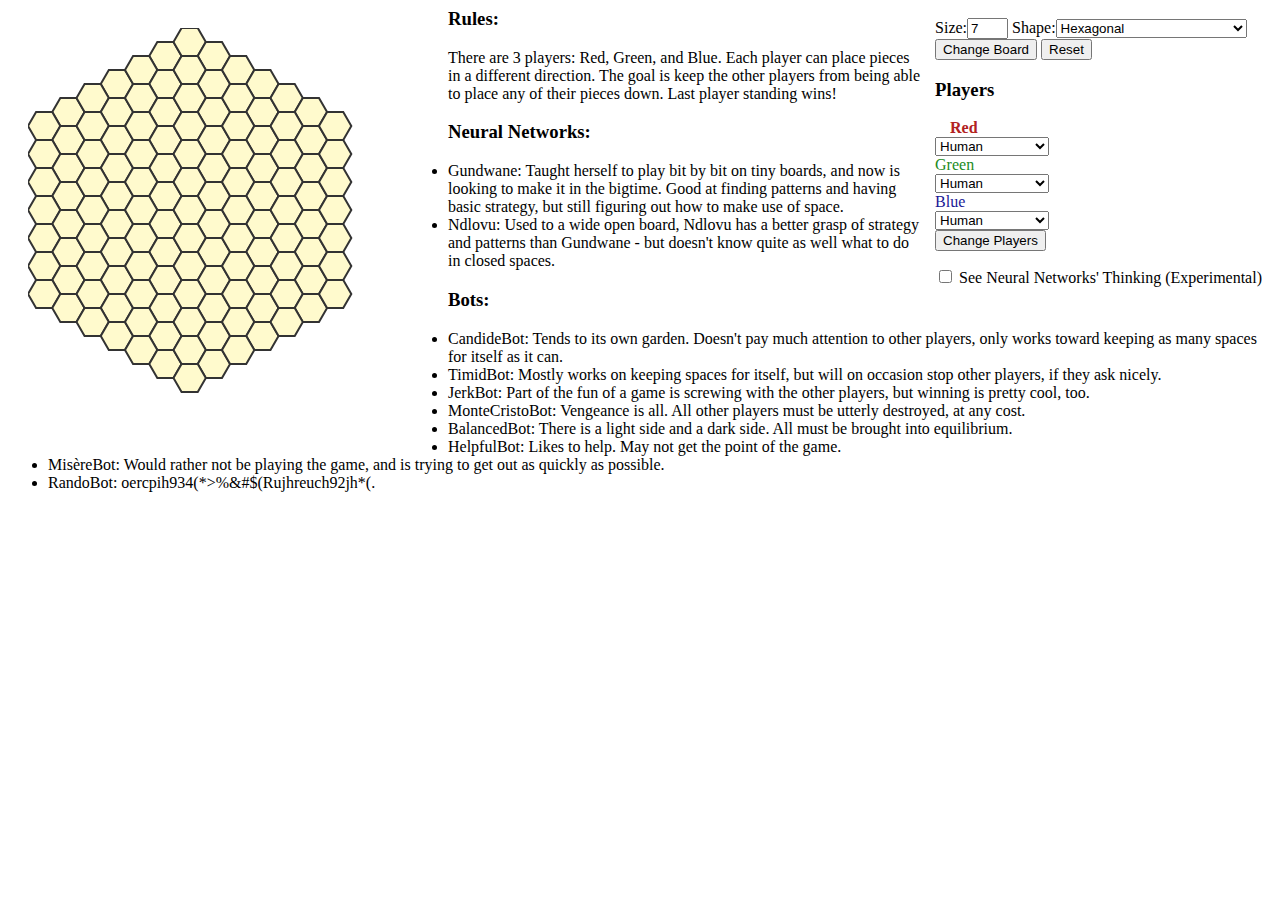
==== index.html @ 4d7dee53 "First commit" ====
<html>
<head>
<meta charset="utf-8">
<title>Hexation</title>

<script type="text/javascript" src="scripts/d3.min.js"></script>
<script type="text/javascript" src="game.js"></script>
<script type="text/javascript" src="brain.js"></script>
<style>

 path {
   stroke-width: 2px;
   stroke: #333;
 }
 
 circle {
   fill: #000;
   pointer-events: none;
 }
 
 .tile-2 { display: none; }
 .tile-1 { fill: rgb(51,51,51); }
 .tile0 { fill: rgb(255,250,205); }
 .tile0-old { fill: rgb(128,125,100); }
 .tile0-tint { fill: rgb(0,0,25); }
 .tile1 { fill: rgb(178,34,34); }
 .red { color: rgb(178,34,34); }
 .tile2 { fill: rgb(34,139,34); }
 .green { color: rgb(34,139,34); }
 .tile3 { fill: rgb(25,25, 150); }
 .blue { color: rgb(25,25, 150); }
 
 .tile4 { fill: rgba(178,34,34,.2) !important; }
 .tile5 { fill: rgba(34,139,34,.2) !important; }
 .tile6 { fill: rgba(25,25, 150,.2) !important; }
 
</style>
</head>
<body>
<div style="float: right; margin: 10px; class='container span2'">
<div>
    <form>
    <div>
    <label>Size:</label><input type="text" id="bdsize" name="bdsize" value="7" maxlength=2 size=2 />
    <label>Shape:</label><select id="bdtype">
<option value="hex" SELECTED>Hexagonal</option>
<option value="tri">Triagonal</option>
<option value="rhom">Rhombus</option>
<option value="makefull">My Own (from Full Board)</option>
<option value="makeempty">My Own (from Empty Board)</option>
<option value="rand">Random</option>
</select>
<br /><input type="button" name="change" id="change" value="Change Board" onClick="changeBoard()" class="btn btn-info" />
<input type="button" name="reset" id="reset" value="Reset" onClick="resetBoard()" class="btn btn-danger" />
<input type="button" name="done" id="donemaking" value="Done Making Board" onClick="madeBoard()" class="btn btn-warning" style="display: none" />
</div>
</form>
</div>
<div>
<form>
<h3>Players</h3>
<span class="red" id="player1" style="display: block">Red</span>
    <span><select id="redplayer">
    <option value="human" SELECTED>Human</option>
    <option value="igundwane">Gundwane</option>
    <option value="indlovu">Ndlovu</option>
    <option value="ibhubesi">Bhubesi</option>
    <option value="candide">CandideBot</option>
    <option value="timid">TimidBot</option>
    <option value="balanced">BalancedBot</option>
    <option value="jerk">JerkBot</option>
    <option value="montecristo">MonteCristoBot</option>
    <option value="helpful">HelpfulBot</option>
    <option value="misere">Mis&egrave;reBot</option>
    <option value="random">RandoBot</option>
    </select></span>
<span class="green" id="player2" style="display: block">Green</span>
    <span><select id="greenplayer">
    <option value="human" SELECTED>Human</option>
    <option value="igundwane">Gundwane</option>
    <option value="indlovu">Ndlovu</option>
    <option value="ibhubesi">Bhubesi</option>
    <option value="candide">CandideBot</option>
    <option value="timid">TimidBot</option>
    <option value="balanced">BalancedBot</option>
    <option value="jerk">JerkBot</option>
    <option value="montecristo">MonteCristoBot</option>
    <option value="helpful">HelpfulBot</option>
    <option value="misere">Mis&egrave;reBot</option>
    <option value="random">RandoBot</option>
    </select></span>
<span class="blue" id="player3" style="display: block">Blue</span>
    <span><select id="blueplayer">
    <option value="human" SELECTED>Human</option>
    <option value="igundwane">Gundwane</option>
    <option value="indlovu">Ndlovu</option>
    <option value="ibhubesi">Bhubesi</option>
    <option value="candide">CandideBot</option>
    <option value="timid">TimidBot</option>
    <option value="balanced">BalancedBot</option>
    <option value="jerk">JerkBot</option>
    <option value="montecristo">MonteCristoBot</option>
    <option value="helpful">HelpfulBot</option>
    <option value="misere">Mis&egrave;reBot</option>
    <option value="random">RandoBot</option>
    </select></span>
    <div style="display: block;"><input type="button" class="btn btn-warning" value="Change Players" onClick="changePlayers()" /></div>
</form>
</div>
<div>
  <input type="checkbox" id="watchThinking" onClick="toggleThought()" /> See Neural Networks' Thinking (Experimental)
</div>
<div>
<span class="red" id="win1" style="display: none"><h3>Red won!</h3></span>
<span class="green" id="win2" style="display: none"><h3>Green won!</h3></span>
<span class="blue" id="win3" style="display: none"><h3>Blue won!</h3></span>
</div>
</div>
<div id="game" class="container span5"></div>
<script type="text/javascript">
var svg = d3.select("#game").append("svg")
    .attr("width", WIDTH)
    .attr("height",HEIGHT)
    .attr("style","margin: 10px; padding: 10px; float: left; ");

var path = svg.append("g").selectAll("path");

var compWeights = [];
compWeights[RED] = {"help": 1, "hurt": 1};
compWeights[GREEN] = {"help": 1, "hurt": 1};
compWeights[BLUE] = {"help": 1, "hurt": 1};

var humanPlayers = [];
humanPlayers[RED] = true;
humanPlayers[GREEN] = true;
humanPlayers[BLUE] = true;

var nnPlayers = [];
nnPlayers[RED] = null;
nnPlayers[GREEN] = null;
nnPlayers[BLUE] = null;

var watchThinking = false;

function toggleThought() {
  watchThinking = !watchThinking;
}

function redraw() {
    path = path
	.data(tiles, hexagon);
    
    path.exit().remove();

    path.enter().append("path")
	.attr("d",hexagon);


  if (brainThinking){
    path.attr("class", function(d,i) {
      if(d.type == 0) {
	return "tile0-tint";
      } else { 
	return "tile" + d.type;
      }
    })
	.transition()
 .attr("opacity", function(d,i) { 
	if(d.tint != null) {
	  //	    console.log(d);
	  return d.tint;
	} else {
	  return 1.0;
	} 
      });
  } else {
    path.attr("class", function(d,i) {
      return "tile" + d.type;
    });
  } 
  
    return true;
}

function hexagon(d) {
    var centre = {"x": d.coord[0], "y": d.coord[1] };
    var start = [centre.x - (SHORTSIDE+SIDE/2), centre.y]
    var path = [[SHORTSIDE,LONGSIDE],
		[SIDE, 0], 
		[SHORTSIDE, -LONGSIDE],
		[-SHORTSIDE, -LONGSIDE],
		[-SIDE, 0], 
		[-SHORTSIDE, LONGSIDE] ];
		
    return "M" + start + "l "+ path.join("l") +" z";
}

function boardNum(rgbpt) {
    return rgbpt[2] + (rgbpt[0] +  Math.floor(rgbpt[2]/2))*NUMHEXES;
}

function boardVal(rgbpt) {
    var num = boardNum(rgbpt);
    if (num < 0 || num > MAXHEXES) {
	return NONBOARD;
    } else {
	return tiles[num].type;
    }
}

function legitCoord(coord) {
	return (coord[2] >= 0 && coord[2] < NUMHEXES && coord[0] >= (0 - Math.floor(coord[2]/2)) && coord[0] < (NUMHEXES - Math.floor(coord[2]/2)));
}

function nextTile(coord,colour) {
    if (!colour) {
	colour = currPlayer;
    }
//    alert(coord);
    var newCoord;
    if (colour == RED) {
	newCoord = [coord[0],coord[1]+1,coord[2]-1];
    } else if (colour == GREEN) {
	newCoord = [coord[0]-1,coord[1],coord[2]+1];
    } else if (colour == BLUE) {
	newCoord = [coord[0]-1,coord[1]+1,coord[2]];
    } 
//    if(newCoord[2] < 0 || newCoord[2] >= NUMHEXES || newCoord[0] < (0 - Math.floor(newCoord[2]/2)) || newCoord[0] >= (NUMHEXES - Math.floor(newCoord[2]/2))) {
//    if(!legitCoord(newCoord)) {
//	newCoord = [-NUMHEXES,0,-NUMHEXES];
//    }
    return newCoord;
}

function checkValue(coord, colour, val) {
    if(legitCoord(coord) && boardVal(coord) == val) {
//    if(boardVal(coord) == val) {
	var next = nextTile(coord, colour);
	return (legitCoord(next) && boardVal(next) == val);
    } else {
	return false;
    }
}

function checkOpen(coord, colour) {
    if(!colour) { colour = currPlayer; }
    return checkValue(coord, colour, EMPTY);
}

function checkPossible(coord,colour) {
    if(!colour) { colour = currPlayer; }
    return checkValue(coord,colour, (colour + POSSIBLESHIFT));
}

function shadeTiles(coord) {
    clearShaded();
    if (checkOpen(coord, currPlayer)) {
	var pos1 = boardNum(coord);
	var pos2 = boardNum(nextTile(coord));
	tiles[pos1].type = currPlayer + POSSIBLESHIFT;
	tiles[pos2].type = currPlayer + POSSIBLESHIFT;
	shadedTiles.push(pos1);
	shadedTiles.push(pos2);
    } 
    redraw();
}

function toggleSpot(rgbpt) {
    if(boardVal(rgbpt) == EMPTY) { tiles[boardNum(rgbpt)].type = NONBOARD; } else { tiles[boardNum(rgbpt)].type = EMPTY; }
    redraw();
}

function alterBoard() {
    svg.on("mousemove",null)
	.on("mousedown",function() { toggleSpot(pointToCoord(d3.mouse(this)));  });
}

function playBoard() {
     svg.on("mousemove", function() { shadeTiles(pointToCoord(d3.mouse(this)));})
	.on("mousedown", function() { humanPlacePiece(pointToCoord(d3.mouse(this))); });
    if(tiles) { checkVictor(); }
}

function changePlayers() {
    var type = [];
  nnPlayers = [null, null, null];
    type[RED] = redplayer.value;
    type[GREEN] = greenplayer.value;
    type[BLUE] = blueplayer.value;
    for(i = RED; i <= BLUE; i++) {
	if(type[i] == "human") {
	    humanPlayers[i] = true;
	    compWeights[i] = {"help": 1, "hurt": 1};
	} else {
	    humanPlayers[i] = false;
	    if(type[i] == "candide") {
		compWeights[i] = {"help": 5 + Math.random()*0.1, "hurt": Math.random()*0.1};
	    } else if(type[i] == "jerk") {
		compWeights[i] = {"help": 1 + Math.random()*0.1, "hurt": 2 + Math.random()*0.1};
	    } else if(type[i] == "timid") {
		compWeights[i] = {"help": 2 + Math.random()*0.1, "hurt": 1 + Math.random()*0.1};
	    } else if(type[i] == "montecristo") {
		compWeights[i] = {"help": Math.random()*0.1, "hurt": 5 + Math.random()*0.1};
	    } else if(type[i] == "helpful") {
		compWeights[i] = {"help": 0, "hurt": -1 + Math.random()*0.1};
	    } else if(type[i] == "misere") {
		compWeights[i] = {"help": -2 + Math.random()*0.1, "hurt": -1 + Math.random()*0.1};
	    } else if(type[i] == "random") {
		compWeights[i] = {"help": 0, "hurt": 0};
	    } else if(type[i] == "igundwane") {
                nnPlayers[i] = new Brain(4, igundwane);		      
	    } else if(type[i] == "ibhubesi") {
                nnPlayers[i] = new Brain(4, ibhubesi2);
	    } else if(type[i] == "indlovu") {
                nnPlayers[i] = new Brain(4, indlovu, true);
	    } else {
//		compWeights[i] = {"help": Math.random(), "hurt": Math.random()};
		compWeights[i] = {"help": 0, "hurt": 0};
	    }
	}
    }
    setTimeout(computerPlayer(),1);
}


function changeBoard() {
    clearShaded();
    tiles = [];
    var size = Number(bdsize.value);
    var type = bdtype.value;
/*    if((size > 10 || (type == "hex" && size > 5) || (type == "rhom" && size > 8))
       && !confirm("That board will take a while for computer players to play.  Continue?")) {
	return;
    }*/
    if(type == "hex") {
        hexagonBoard(size);
    } else if (type == "tri") {
	triangleBoard(size);
    } else if (type == "rhom") {
	rhombusBoard(size);
    } else if (type == "makefull") {
	makeBoard(size,EMPTY);
    } else if (type == "makeempty") {
	makeBoard(size,NONBOARD);
    } else {
	randomBoard(size);
    }
    resetPlayers();
    redraw();
}

function boardState() {
//    clearShaded();
    var num = 0;
    var playerVals = {"red": 0, "green": 0, "blue": 0}
    for(var i = 0; i < NUMHEXES; i++) {
	for(var j = -Math.floor(i / 2); j < NUMHEXES - Math.floor(i / 2); j++) {
	    var midval = -(j+i)
//	    if(checkOpen([j, -(j+i), i], RED)) { playerVals.red++; }
//	    if(checkOpen([j, -(j+i), i], GREEN)) { playerVals.green++; }
//	    if(checkOpen([j, -(j+i), i], BLUE)) { playerVals.blue++; }
	    if(boardVal([j,midval, i]) == EMPTY) {
		if(boardVal([j,midval+1,i-1]) == EMPTY) { playerVals.red++; }
		if(boardVal([j-1,midval,i+1]) == EMPTY) { playerVals.green++; }
		if(boardVal([j-1,midval+1,i]) == EMPTY) { playerVals.blue++; }
	    }
	}
    }
    return playerVals;
}

function processVals(values, colour) {
    var val = 0;
    if(colour == RED) { 
	val += compWeights[colour].help*values.red;
	val -= compWeights[colour].hurt*values.green;
	val -= compWeights[colour].hurt*values.blue;
    } else if(colour == GREEN) { 
	val -= compWeights[colour].hurt*values.red;
	val += compWeights[colour].help*values.green;
	val -= compWeights[colour].hurt*values.blue;
    } else if(colour == BLUE) { 
	val -= compWeights[colour].hurt*values.red;
	val -= compWeights[colour].hurt*values.green;
	val += compWeights[colour].help*values.blue;
    }

    return val;
}

function maxVal(valCoords, colour) {
    if(humanPlayers[colour] || (compWeights[colour].help == 0 && compWeights[colour].hurt == 0) ) { return probMaxVal(valCoords, colour); } 
    else { return straightMaxVal(valCoords, colour); }

//    if(compWeights[colour].help == 0 && compWeights[colour].hurt == 0) { return probMaxVal(valCoords, colour); } 
//    else { return straightMaxVal(valCoords, colour); }p
}

function straightMaxVal(valCoords, colour) {
    var max = processVals(valCoords[0].state, colour);
    var state = valCoords[0].state;
    var coord = valCoords[0].coord;
    for(var i = 0; i < valCoords.length; i++) {
	var val = processVals(valCoords[i].state,colour);
		if(val > max || (val == max && Math.random() > (1/NUMHEXES))) {
		    max = val;
		    state = valCoords[i].state;
		    coord = valCoords[i].coord;
		}
    }
    return {"state": state, "coord": coord};
}

function probMaxVal(valCoords, colour) {
    var val = processVals(valCoords[0].state, colour);
    var state = valCoords[0].state;
    var coord = valCoords[0].coord;
    var vals = [];
    vals.push([val,state,coord]);
    var max = 0;
    for(var i = 0; i < valCoords.length; i++) {
	val = processVals(valCoords[i].state,colour);
	state = valCoords[i].state;
	coord = valCoords[i].coord;
	vals.push([val, state, coord]);
	if(val > max) { max = val; }
    }
    var total = 0;
    for(var i = 0; i < vals.length; i++) {
	total += (max - vals[i][0]);
    }
    val = Math.random() * total;
    var i = vals.length - 1;
    var curr = total;
    while (curr > val && i >= 0) {
	curr -= (max - vals[i][0]);
	i--;
    }
    if (i >= vals.length) { i = vals.length - 1; } else if(i < 0) { i = 0; }
    return {"state": vals[i][1], "coord": vals[i][2]};
}
    
function miniMax() {
    var players = []
    players[0] = currPlayer;
    players[1] = (currPlayer) % 3 + 1;
    players[2] = (currPlayer + 1) % 3 + 1;
							       
    if(activePlayers[players[0]] || activePlayers[players[1]] || activePlayers[players[2]]) {
	do {
	    if(!activePlayers[players[1]]) {
		players[1] = players[2];
		players[2] = players[0];
	    }
	    
	    if(!activePlayers[players[2]]) {
		players[2] = players[0];
	    }
	} while(!activePlayers[players[0]] || !activePlayers[players[1]] || !activePlayers[players[2]]);
    } else {
	return [0,0,0];
    }

    var boardVals = [];
    /* Go through first player's positions */
    boardVals[0] = [];
    for(var ifirst = 0; ifirst < NUMHEXES; ifirst++) {
	for(var jfirst = -Math.floor(ifirst / 2); jfirst < NUMHEXES - Math.floor(ifirst / 2); jfirst++) {
	    
	    var coordfirst = [jfirst, -(jfirst+ifirst), ifirst];
	    if(checkOpen(coordfirst, currPlayer)) { 
		var place = boardNum(coordfirst);
		placePiece(coordfirst, currPlayer);
		var state = boardState(currPlayer);
		var gradient = minusStates(state, prevmoves[currPlayer][place]);
//		var gradient2 = minusStates(prevmoves[0][place],prevmoves[1][place]);
//		var gradient3 = minusStates(prevmoves[1][place],prevmoves[2][place]);
//		var curve = minusStates(gradient, gradient2);
//		var curve2 = minusStates(gradient2, gradient3);
//		var inflect = minusStates(curve, curve2);
		boardVals[0].push({"state": tangent(state, gradient), "coord": coordfirst});
//		boardVals[0].push({"state": taylorthird(state, gradient, curve, inflect), "coord": coordfirst});
		removePiece(coordfirst, currPlayer);
//		prevmoves[2][place] = prevmoves[1][place];
//		prevmoves[1][place] = prevmoves[0][place];
		prevmoves[currPlayer][place] = state;
	    }
	}
    }
    if(boardVals[0].length > 0) {
	return maxVal(boardVals[0],players[0]).coord;
    } else {
	alert("No moves!");
	return [0,0,0];
    }
}

function tangent(x,y,z) {
    return {"red": x.red + y.red,
	    "green": x.green + y.green,
	    "blue": x.blue + y.blue}
}

function taylorthird(x,y,z,w) {
    if(currPlayer == RED) {
/*	return {"red": x.red,
		"green": x.green + y.green + z.green/2 + w.green / 6,
		"blue": x.blue + 2*y.blue + 2*z.blue/2 + 4*w.blue / 3}*/

	return x;
    } else if (currPlayer == GREEN) {
/*	return {"red": x.red + 2*y.red + 2*z.red + 4*w.red/3,
		"green": x.green,
		"blue": x.blue + y.blue + z.blue/2 + w.blue/6}*/
/*	return {"red": (7*x.red + 3*y.red + 6*z.red - 10*w.red) / 6,
		"green": (7*x.green + 3*y.green + 6*z.green - 10*w.green) / 6,
		"blue": (7*x.blue + 3*y.blue + 6*z.blue - 10*w.blue) / 6}*/
	return {"red": (5*x.red - 2*y.red - z.red) / 2,
		"green": (5*x.green - 2*y.green - z.green) / 2,
		"blue": (5*x.blue - 2*y.blue - z.blue) / 2}
    } else {
/*	return {"red": x.red + y.red + z.red/2 + w.red/6,
		"green": x.green + 2*y.green + 2*z.green + 4*w.green/3,
		"blue": x.blue} */

	return x;
    }
}

function taylor(x,y,z) {
    return {"red": x.red + y.red + z.red/2,
	    "green": x.green + y.green + z.green/2,
	    "blue": x.blue + y.blue + z.blue/2}
}

function halveState(x) {
    return {"red": x.red / 2, "green": x.green / 2, "blue": x.blue / 2}
}

function addStates(x, y) {
    return {"red": x.red + y.red, "green": x.green + y.green, "blue": x.blue + y.blue}
}

function minusStates(x, y) {
    return {"red": x.red - y.red, "green": x.green - y.green, "blue": x.blue - y.blue}
}

function findRandom() {
    var moves = [];
    for(var i = 0; i < NUMHEXES; i++) {
	for(var j = -Math.floor(i / 2); j < NUMHEXES - Math.floor(i / 2); j++) {
	    var coord = [j, -(j+i), i];
	    if(checkOpen(coord, currPlayer)) {
		moves.push(coord);
	    }
	}
    } 
    var rand = Math.floor(Math.random()*moves.length);
    return moves[rand];
}

resetPlayers();
playBoard();
hexagonBoard(7);
resetBoard();
checkVictor();
redraw();
setTimeout(computerPlayer(), 1);

</script>
<div class="container span5">
  <h3>Rules:</h3>
  <p>There are 3 players: Red, Green, and Blue.  Each player can place pieces in a different direction.  The goal is keep the other players from being able to place any of their pieces down.  Last player standing wins!</p>
  <h3>Neural Networks:</h3>
  <ul>
    <li>Gundwane: Taught herself to play bit by bit on tiny boards, and now is looking to make it in the bigtime. Good at finding patterns and having basic strategy, but still figuring out how to make use of space.</li>
    <li>Ndlovu: Used to a wide open board, Ndlovu has a better grasp of strategy and patterns than Gundwane - but doesn't know quite as well what to do in closed spaces.</li>
  </ul>
    <h3>Bots:</h3>
    <ul>
    <li>CandideBot: Tends to its own garden.  Doesn't pay much attention to other players, only works toward keeping as many spaces for itself as it can.</li>
    <li>TimidBot: Mostly works on keeping spaces for itself, but will on occasion stop other players, if they ask nicely.</li>
    <li>JerkBot: Part of the fun of a game is screwing with the other players, but winning is pretty cool, too.</li>
    <li>MonteCristoBot: Vengeance is all.  All other players must be utterly destroyed, at any cost.</li>
    <li>BalancedBot: There is a light side and a dark side.  All must be brought into equilibrium.</li>
<li>HelpfulBot: Likes to help.  May not get the point of the game.</li>
    <li>Mis&egrave;reBot: Would rather not be playing the game, and is trying to get out as quickly as possible.</li>
    <li>RandoBot: oercpih934(*>%&#$(Rujhreuch92jh*(.</li>
    </ul>
</div>
</body>
</html>
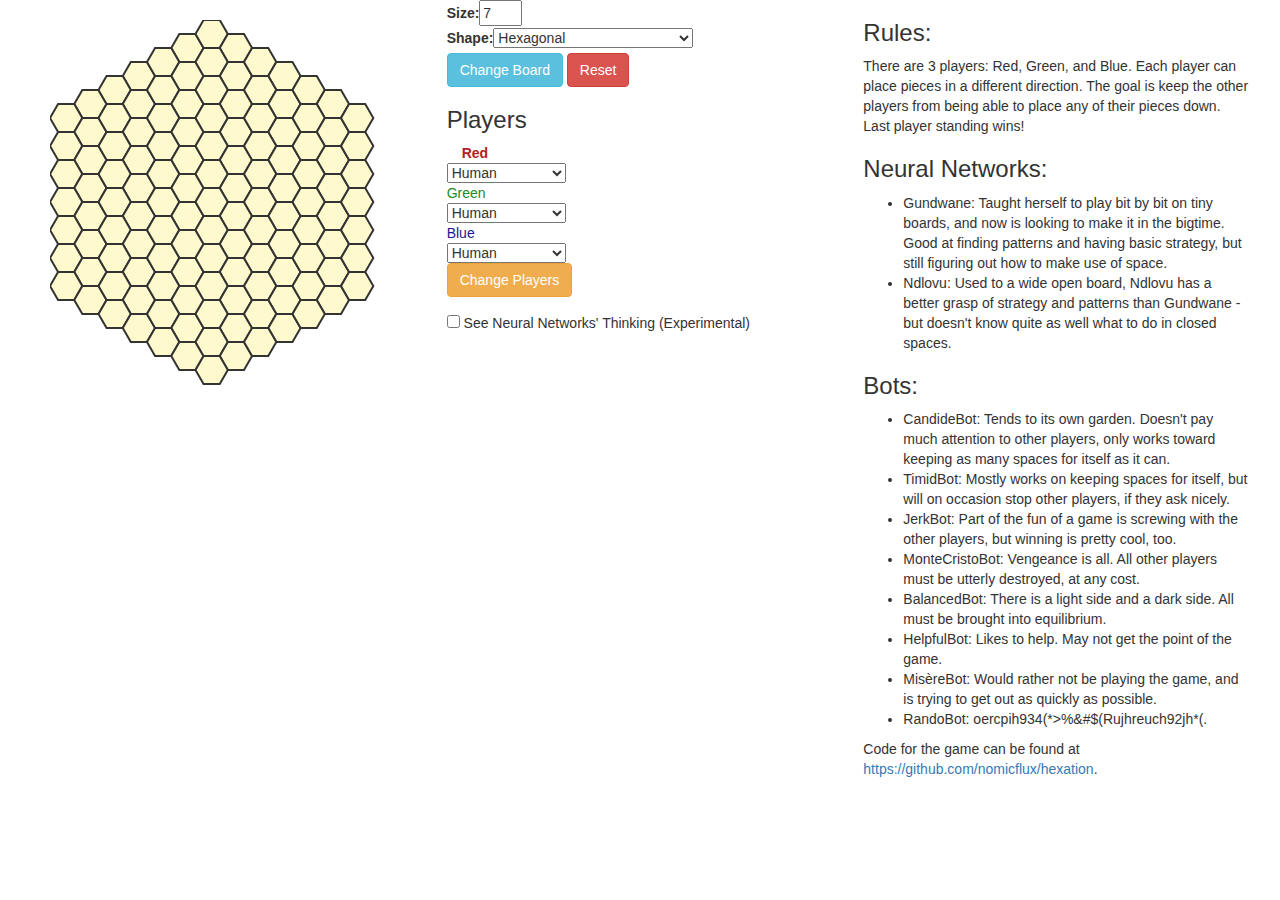
==== commit 5d10ea85: "index.html" ====
--- a/index.html
+++ b/index.html
@@ -1,593 +1,90 @@
+<html>
+  <head>
+    <meta charset="utf-8">
+    <title>Hexation</title>
+    <link rel="stylesheet" type="text/css" href="https://maxcdn.bootstrapcdn.com/bootstrap/3.3.5/css/bootstrap.min.css" />
+    <link rel="stylesheet" type="text/css" href="css/hexation.css" />
+  </head>
+  <body>
+    <div class="container-fluid row-fluid">
+      <div id="game" class="col-md-4 col-xs-12"></div>
 
-<html>
-<head>
-<meta charset="utf-8">
-<title>Hexation</title>
-
-<script type="text/javascript" src="scripts/d3.min.js"></script>
-<script type="text/javascript" src="game.js"></script>
-<script type="text/javascript" src="brain.js"></script>
-<style>
-
- path {
-   stroke-width: 2px;
-   stroke: #333;
- }
- 
- circle {
-   fill: #000;
-   pointer-events: none;
- }
- 
- .tile-2 { display: none; }
- .tile-1 { fill: rgb(51,51,51); }
- .tile0 { fill: rgb(255,250,205); }
- .tile0-old { fill: rgb(128,125,100); }
- .tile0-tint { fill: rgb(0,0,25); }
- .tile1 { fill: rgb(178,34,34); }
- .red { color: rgb(178,34,34); }
- .tile2 { fill: rgb(34,139,34); }
- .green { color: rgb(34,139,34); }
- .tile3 { fill: rgb(25,25, 150); }
- .blue { color: rgb(25,25, 150); }
- 
- .tile4 { fill: rgba(178,34,34,.2) !important; }
- .tile5 { fill: rgba(34,139,34,.2) !important; }
- .tile6 { fill: rgba(25,25, 150,.2) !important; }
- 
-</style>
-</head>
-<body>
-<div style="float: right; margin: 10px; class='container span2'">
-<div>
-    <form>
-    <div>
-    <label>Size:</label><input type="text" id="bdsize" name="bdsize" value="7" maxlength=2 size=2 />
-    <label>Shape:</label><select id="bdtype">
-<option value="hex" SELECTED>Hexagonal</option>
-<option value="tri">Triagonal</option>
-<option value="rhom">Rhombus</option>
-<option value="makefull">My Own (from Full Board)</option>
-<option value="makeempty">My Own (from Empty Board)</option>
-<option value="rand">Random</option>
-</select>
-<br /><input type="button" name="change" id="change" value="Change Board" onClick="changeBoard()" class="btn btn-info" />
-<input type="button" name="reset" id="reset" value="Reset" onClick="resetBoard()" class="btn btn-danger" />
-<input type="button" name="done" id="donemaking" value="Done Making Board" onClick="madeBoard()" class="btn btn-warning" style="display: none" />
-</div>
-</form>
-</div>
-<div>
-<form>
-<h3>Players</h3>
-<span class="red" id="player1" style="display: block">Red</span>
-    <span><select id="redplayer">
-    <option value="human" SELECTED>Human</option>
-    <option value="igundwane">Gundwane</option>
-    <option value="indlovu">Ndlovu</option>
-    <option value="ibhubesi">Bhubesi</option>
-    <option value="candide">CandideBot</option>
-    <option value="timid">TimidBot</option>
-    <option value="balanced">BalancedBot</option>
-    <option value="jerk">JerkBot</option>
-    <option value="montecristo">MonteCristoBot</option>
-    <option value="helpful">HelpfulBot</option>
-    <option value="misere">Mis&egrave;reBot</option>
-    <option value="random">RandoBot</option>
-    </select></span>
-<span class="green" id="player2" style="display: block">Green</span>
-    <span><select id="greenplayer">
-    <option value="human" SELECTED>Human</option>
-    <option value="igundwane">Gundwane</option>
-    <option value="indlovu">Ndlovu</option>
-    <option value="ibhubesi">Bhubesi</option>
-    <option value="candide">CandideBot</option>
-    <option value="timid">TimidBot</option>
-    <option value="balanced">BalancedBot</option>
-    <option value="jerk">JerkBot</option>
-    <option value="montecristo">MonteCristoBot</option>
-    <option value="helpful">HelpfulBot</option>
-    <option value="misere">Mis&egrave;reBot</option>
-    <option value="random">RandoBot</option>
-    </select></span>
-<span class="blue" id="player3" style="display: block">Blue</span>
-    <span><select id="blueplayer">
-    <option value="human" SELECTED>Human</option>
-    <option value="igundwane">Gundwane</option>
-    <option value="indlovu">Ndlovu</option>
-    <option value="ibhubesi">Bhubesi</option>
-    <option value="candide">CandideBot</option>
-    <option value="timid">TimidBot</option>
-    <option value="balanced">BalancedBot</option>
-    <option value="jerk">JerkBot</option>
-    <option value="montecristo">MonteCristoBot</option>
-    <option value="helpful">HelpfulBot</option>
-    <option value="misere">Mis&egrave;reBot</option>
-    <option value="random">RandoBot</option>
-    </select></span>
-    <div style="display: block;"><input type="button" class="btn btn-warning" value="Change Players" onClick="changePlayers()" /></div>
-</form>
-</div>
-<div>
-  <input type="checkbox" id="watchThinking" onClick="toggleThought()" /> See Neural Networks' Thinking (Experimental)
-</div>
-<div>
-<span class="red" id="win1" style="display: none"><h3>Red won!</h3></span>
-<span class="green" id="win2" style="display: none"><h3>Green won!</h3></span>
-<span class="blue" id="win3" style="display: none"><h3>Blue won!</h3></span>
-</div>
-</div>
-<div id="game" class="container span5"></div>
-<script type="text/javascript">
-var svg = d3.select("#game").append("svg")
-    .attr("width", WIDTH)
-    .attr("height",HEIGHT)
-    .attr("style","margin: 10px; padding: 10px; float: left; ");
-
-var path = svg.append("g").selectAll("path");
-
-var compWeights = [];
-compWeights[RED] = {"help": 1, "hurt": 1};
-compWeights[GREEN] = {"help": 1, "hurt": 1};
-compWeights[BLUE] = {"help": 1, "hurt": 1};
-
-var humanPlayers = [];
-humanPlayers[RED] = true;
-humanPlayers[GREEN] = true;
-humanPlayers[BLUE] = true;
-
-var nnPlayers = [];
-nnPlayers[RED] = null;
-nnPlayers[GREEN] = null;
-nnPlayers[BLUE] = null;
-
-var watchThinking = false;
-
-function toggleThought() {
-  watchThinking = !watchThinking;
-}
-
-function redraw() {
-    path = path
-	.data(tiles, hexagon);
-    
-    path.exit().remove();
-
-    path.enter().append("path")
-	.attr("d",hexagon);
+      <div class="col-md-4 col-xs-12">
+        <div>
+          <form>
+            <div>
+              <label>Size:</label><input type="text" id="bdsize" name="bdsize" value="7" maxlength=2 size=2 /><br />
+              <label>Shape:</label><select id="bdtype">
+                <option value="hex" SELECTED>Hexagonal</option>
+                <option value="tri">Triagonal</option>
+                <option value="rhom">Rhombus</option>
+                <option value="makefull">My Own (from Full Board)</option>
+                <option value="makeempty">My Own (from Empty Board)</option>
+                <option value="rand">Random</option>
+              </select>
+              <br /><input type="button" name="change" id="change" value="Change Board" class="btn btn-info" />
+              <input type="button" name="reset" id="reset" value="Reset" class="btn btn-danger" />
+              <input type="button" name="done" id="donemaking" value="Done Making Board" class="btn btn-warning" style="display: none" />
+            </div>
+          </form>
+        </div>
+        <div>
+          <form>
+            <h3>Players</h3>
+            <span class="red playertype" id="player1">Red</span>
+            <span><select id="redplayer" class="playertype-select"></select></span>
+            <span class="green playertype" id="player2">Green</span>
+            <span><select id="greenplayer" class="playertype-select"></select></span>
+            <span class="blue playertype" id="player3">Blue</span>
+            <span><select id="blueplayer" class="playertype-select"></select></span>
+            <div style="playertype">
+              <input type="button" class="btn btn-warning" id="changePlayers" value="Change Players" />
+            </div>
+          </form>
+        </div>
+        <div>
+          <input type="checkbox" id="watchThinking" /> See Neural Networks' Thinking (Experimental)
+        </div>
+        <div>
+          <span class="red playerwin" id="win1"><h3>Red won!</h3></span>
+          <span class="green playerwin" id="win2"><h3>Green won!</h3></span>
+          <span class="blue playerwin" id="win3"><h3>Blue won!</h3></span>
+        </div>
+      </div>
+      <div class="col-md-4 col-xs-12">
+        <h3>Rules:</h3>
+        <p>There are 3 players: Red, Green, and Blue.  Each player can place pieces in a different direction.  The goal is keep the other players from being able to place any of their pieces down.  Last player standing wins!</p>
+        <h3>Neural Networks:</h3>
+        <ul>
+          <li>Gundwane: Taught herself to play bit by bit on tiny boards, and now is looking to make it in the bigtime. Good at finding patterns and having basic strategy, but still figuring out how to make use of space.</li>
+          <li>Ndlovu: Used to a wide open board, Ndlovu has a better grasp of strategy and patterns than Gundwane - but doesn't know quite as well what to do in closed spaces.</li>
+        </ul>
+        <h3>Bots:</h3>
+        <ul>
+          <li>CandideBot: Tends to its own garden.  Doesn't pay much attention to other players, only works toward keeping as many spaces for itself as it can.</li>
+          <li>TimidBot: Mostly works on keeping spaces for itself, but will on occasion stop other players, if they ask nicely.</li>
+          <li>JerkBot: Part of the fun of a game is screwing with the other players, but winning is pretty cool, too.</li>
+          <li>MonteCristoBot: Vengeance is all.  All other players must be utterly destroyed, at any cost.</li>
+          <li>BalancedBot: There is a light side and a dark side.  All must be brought into equilibrium.</li>
+          <li>HelpfulBot: Likes to help.  May not get the point of the game.</li>
+          <li>Mis&egrave;reBot: Would rather not be playing the game, and is trying to get out as quickly as possible.</li>
+          <li>RandoBot: oercpih934(*>%&#$(Rujhreuch92jh*(.</li>
+        </ul>
+        <div>
+          <span>
+            Code for the game can be found at <a href="https://github.com/nomicflux/hexation" target="_blank">https://github.com/nomicflux/hexation</a>.
+          </span>
+        </div>
+      </div>
 
 
-  if (brainThinking){
-    path.attr("class", function(d,i) {
-      if(d.type == 0) {
-	return "tile0-tint";
-      } else { 
-	return "tile" + d.type;
-      }
-    })
-	.transition()
- .attr("opacity", function(d,i) { 
-	if(d.tint != null) {
-	  //	    console.log(d);
-	  return d.tint;
-	} else {
-	  return 1.0;
-	} 
-      });
-  } else {
-    path.attr("class", function(d,i) {
-      return "tile" + d.type;
-    });
-  } 
-  
-    return true;
-}
-
-function hexagon(d) {
-    var centre = {"x": d.coord[0], "y": d.coord[1] };
-    var start = [centre.x - (SHORTSIDE+SIDE/2), centre.y]
-    var path = [[SHORTSIDE,LONGSIDE],
-		[SIDE, 0], 
-		[SHORTSIDE, -LONGSIDE],
-		[-SHORTSIDE, -LONGSIDE],
-		[-SIDE, 0], 
-		[-SHORTSIDE, LONGSIDE] ];
-		
-    return "M" + start + "l "+ path.join("l") +" z";
-}
-
-function boardNum(rgbpt) {
-    return rgbpt[2] + (rgbpt[0] +  Math.floor(rgbpt[2]/2))*NUMHEXES;
-}
-
-function boardVal(rgbpt) {
-    var num = boardNum(rgbpt);
-    if (num < 0 || num > MAXHEXES) {
-	return NONBOARD;
-    } else {
-	return tiles[num].type;
-    }
-}
-
-function legitCoord(coord) {
-	return (coord[2] >= 0 && coord[2] < NUMHEXES && coord[0] >= (0 - Math.floor(coord[2]/2)) && coord[0] < (NUMHEXES - Math.floor(coord[2]/2)));
-}
-
-function nextTile(coord,colour) {
-    if (!colour) {
-	colour = currPlayer;
-    }
-//    alert(coord);
-    var newCoord;
-    if (colour == RED) {
-	newCoord = [coord[0],coord[1]+1,coord[2]-1];
-    } else if (colour == GREEN) {
-	newCoord = [coord[0]-1,coord[1],coord[2]+1];
-    } else if (colour == BLUE) {
-	newCoord = [coord[0]-1,coord[1]+1,coord[2]];
-    } 
-//    if(newCoord[2] < 0 || newCoord[2] >= NUMHEXES || newCoord[0] < (0 - Math.floor(newCoord[2]/2)) || newCoord[0] >= (NUMHEXES - Math.floor(newCoord[2]/2))) {
-//    if(!legitCoord(newCoord)) {
-//	newCoord = [-NUMHEXES,0,-NUMHEXES];
-//    }
-    return newCoord;
-}
-
-function checkValue(coord, colour, val) {
-    if(legitCoord(coord) && boardVal(coord) == val) {
-//    if(boardVal(coord) == val) {
-	var next = nextTile(coord, colour);
-	return (legitCoord(next) && boardVal(next) == val);
-    } else {
-	return false;
-    }
-}
-
-function checkOpen(coord, colour) {
-    if(!colour) { colour = currPlayer; }
-    return checkValue(coord, colour, EMPTY);
-}
-
-function checkPossible(coord,colour) {
-    if(!colour) { colour = currPlayer; }
-    return checkValue(coord,colour, (colour + POSSIBLESHIFT));
-}
-
-function shadeTiles(coord) {
-    clearShaded();
-    if (checkOpen(coord, currPlayer)) {
-	var pos1 = boardNum(coord);
-	var pos2 = boardNum(nextTile(coord));
-	tiles[pos1].type = currPlayer + POSSIBLESHIFT;
-	tiles[pos2].type = currPlayer + POSSIBLESHIFT;
-	shadedTiles.push(pos1);
-	shadedTiles.push(pos2);
-    } 
-    redraw();
-}
-
-function toggleSpot(rgbpt) {
-    if(boardVal(rgbpt) == EMPTY) { tiles[boardNum(rgbpt)].type = NONBOARD; } else { tiles[boardNum(rgbpt)].type = EMPTY; }
-    redraw();
-}
-
-function alterBoard() {
-    svg.on("mousemove",null)
-	.on("mousedown",function() { toggleSpot(pointToCoord(d3.mouse(this)));  });
-}
-
-function playBoard() {
-     svg.on("mousemove", function() { shadeTiles(pointToCoord(d3.mouse(this)));})
-	.on("mousedown", function() { humanPlacePiece(pointToCoord(d3.mouse(this))); });
-    if(tiles) { checkVictor(); }
-}
-
-function changePlayers() {
-    var type = [];
-  nnPlayers = [null, null, null];
-    type[RED] = redplayer.value;
-    type[GREEN] = greenplayer.value;
-    type[BLUE] = blueplayer.value;
-    for(i = RED; i <= BLUE; i++) {
-	if(type[i] == "human") {
-	    humanPlayers[i] = true;
-	    compWeights[i] = {"help": 1, "hurt": 1};
-	} else {
-	    humanPlayers[i] = false;
-	    if(type[i] == "candide") {
-		compWeights[i] = {"help": 5 + Math.random()*0.1, "hurt": Math.random()*0.1};
-	    } else if(type[i] == "jerk") {
-		compWeights[i] = {"help": 1 + Math.random()*0.1, "hurt": 2 + Math.random()*0.1};
-	    } else if(type[i] == "timid") {
-		compWeights[i] = {"help": 2 + Math.random()*0.1, "hurt": 1 + Math.random()*0.1};
-	    } else if(type[i] == "montecristo") {
-		compWeights[i] = {"help": Math.random()*0.1, "hurt": 5 + Math.random()*0.1};
-	    } else if(type[i] == "helpful") {
-		compWeights[i] = {"help": 0, "hurt": -1 + Math.random()*0.1};
-	    } else if(type[i] == "misere") {
-		compWeights[i] = {"help": -2 + Math.random()*0.1, "hurt": -1 + Math.random()*0.1};
-	    } else if(type[i] == "random") {
-		compWeights[i] = {"help": 0, "hurt": 0};
-	    } else if(type[i] == "igundwane") {
-                nnPlayers[i] = new Brain(4, igundwane);		      
-	    } else if(type[i] == "ibhubesi") {
-                nnPlayers[i] = new Brain(4, ibhubesi2);
-	    } else if(type[i] == "indlovu") {
-                nnPlayers[i] = new Brain(4, indlovu, true);
-	    } else {
-//		compWeights[i] = {"help": Math.random(), "hurt": Math.random()};
-		compWeights[i] = {"help": 0, "hurt": 0};
-	    }
-	}
-    }
-    setTimeout(computerPlayer(),1);
-}
-
-
-function changeBoard() {
-    clearShaded();
-    tiles = [];
-    var size = Number(bdsize.value);
-    var type = bdtype.value;
-/*    if((size > 10 || (type == "hex" && size > 5) || (type == "rhom" && size > 8))
-       && !confirm("That board will take a while for computer players to play.  Continue?")) {
-	return;
-    }*/
-    if(type == "hex") {
-        hexagonBoard(size);
-    } else if (type == "tri") {
-	triangleBoard(size);
-    } else if (type == "rhom") {
-	rhombusBoard(size);
-    } else if (type == "makefull") {
-	makeBoard(size,EMPTY);
-    } else if (type == "makeempty") {
-	makeBoard(size,NONBOARD);
-    } else {
-	randomBoard(size);
-    }
-    resetPlayers();
-    redraw();
-}
-
-function boardState() {
-//    clearShaded();
-    var num = 0;
-    var playerVals = {"red": 0, "green": 0, "blue": 0}
-    for(var i = 0; i < NUMHEXES; i++) {
-	for(var j = -Math.floor(i / 2); j < NUMHEXES - Math.floor(i / 2); j++) {
-	    var midval = -(j+i)
-//	    if(checkOpen([j, -(j+i), i], RED)) { playerVals.red++; }
-//	    if(checkOpen([j, -(j+i), i], GREEN)) { playerVals.green++; }
-//	    if(checkOpen([j, -(j+i), i], BLUE)) { playerVals.blue++; }
-	    if(boardVal([j,midval, i]) == EMPTY) {
-		if(boardVal([j,midval+1,i-1]) == EMPTY) { playerVals.red++; }
-		if(boardVal([j-1,midval,i+1]) == EMPTY) { playerVals.green++; }
-		if(boardVal([j-1,midval+1,i]) == EMPTY) { playerVals.blue++; }
-	    }
-	}
-    }
-    return playerVals;
-}
-
-function processVals(values, colour) {
-    var val = 0;
-    if(colour == RED) { 
-	val += compWeights[colour].help*values.red;
-	val -= compWeights[colour].hurt*values.green;
-	val -= compWeights[colour].hurt*values.blue;
-    } else if(colour == GREEN) { 
-	val -= compWeights[colour].hurt*values.red;
-	val += compWeights[colour].help*values.green;
-	val -= compWeights[colour].hurt*values.blue;
-    } else if(colour == BLUE) { 
-	val -= compWeights[colour].hurt*values.red;
-	val -= compWeights[colour].hurt*values.green;
-	val += compWeights[colour].help*values.blue;
-    }
-
-    return val;
-}
-
-function maxVal(valCoords, colour) {
-    if(humanPlayers[colour] || (compWeights[colour].help == 0 && compWeights[colour].hurt == 0) ) { return probMaxVal(valCoords, colour); } 
-    else { return straightMaxVal(valCoords, colour); }
-
-//    if(compWeights[colour].help == 0 && compWeights[colour].hurt == 0) { return probMaxVal(valCoords, colour); } 
-//    else { return straightMaxVal(valCoords, colour); }p
-}
-
-function straightMaxVal(valCoords, colour) {
-    var max = processVals(valCoords[0].state, colour);
-    var state = valCoords[0].state;
-    var coord = valCoords[0].coord;
-    for(var i = 0; i < valCoords.length; i++) {
-	var val = processVals(valCoords[i].state,colour);
-		if(val > max || (val == max && Math.random() > (1/NUMHEXES))) {
-		    max = val;
-		    state = valCoords[i].state;
-		    coord = valCoords[i].coord;
-		}
-    }
-    return {"state": state, "coord": coord};
-}
-
-function probMaxVal(valCoords, colour) {
-    var val = processVals(valCoords[0].state, colour);
-    var state = valCoords[0].state;
-    var coord = valCoords[0].coord;
-    var vals = [];
-    vals.push([val,state,coord]);
-    var max = 0;
-    for(var i = 0; i < valCoords.length; i++) {
-	val = processVals(valCoords[i].state,colour);
-	state = valCoords[i].state;
-	coord = valCoords[i].coord;
-	vals.push([val, state, coord]);
-	if(val > max) { max = val; }
-    }
-    var total = 0;
-    for(var i = 0; i < vals.length; i++) {
-	total += (max - vals[i][0]);
-    }
-    val = Math.random() * total;
-    var i = vals.length - 1;
-    var curr = total;
-    while (curr > val && i >= 0) {
-	curr -= (max - vals[i][0]);
-	i--;
-    }
-    if (i >= vals.length) { i = vals.length - 1; } else if(i < 0) { i = 0; }
-    return {"state": vals[i][1], "coord": vals[i][2]};
-}
-    
-function miniMax() {
-    var players = []
-    players[0] = currPlayer;
-    players[1] = (currPlayer) % 3 + 1;
-    players[2] = (currPlayer + 1) % 3 + 1;
-							       
-    if(activePlayers[players[0]] || activePlayers[players[1]] || activePlayers[players[2]]) {
-	do {
-	    if(!activePlayers[players[1]]) {
-		players[1] = players[2];
-		players[2] = players[0];
-	    }
-	    
-	    if(!activePlayers[players[2]]) {
-		players[2] = players[0];
-	    }
-	} while(!activePlayers[players[0]] || !activePlayers[players[1]] || !activePlayers[players[2]]);
-    } else {
-	return [0,0,0];
-    }
-
-    var boardVals = [];
-    /* Go through first player's positions */
-    boardVals[0] = [];
-    for(var ifirst = 0; ifirst < NUMHEXES; ifirst++) {
-	for(var jfirst = -Math.floor(ifirst / 2); jfirst < NUMHEXES - Math.floor(ifirst / 2); jfirst++) {
-	    
-	    var coordfirst = [jfirst, -(jfirst+ifirst), ifirst];
-	    if(checkOpen(coordfirst, currPlayer)) { 
-		var place = boardNum(coordfirst);
-		placePiece(coordfirst, currPlayer);
-		var state = boardState(currPlayer);
-		var gradient = minusStates(state, prevmoves[currPlayer][place]);
-//		var gradient2 = minusStates(prevmoves[0][place],prevmoves[1][place]);
-//		var gradient3 = minusStates(prevmoves[1][place],prevmoves[2][place]);
-//		var curve = minusStates(gradient, gradient2);
-//		var curve2 = minusStates(gradient2, gradient3);
-//		var inflect = minusStates(curve, curve2);
-		boardVals[0].push({"state": tangent(state, gradient), "coord": coordfirst});
-//		boardVals[0].push({"state": taylorthird(state, gradient, curve, inflect), "coord": coordfirst});
-		removePiece(coordfirst, currPlayer);
-//		prevmoves[2][place] = prevmoves[1][place];
-//		prevmoves[1][place] = prevmoves[0][place];
-		prevmoves[currPlayer][place] = state;
-	    }
-	}
-    }
-    if(boardVals[0].length > 0) {
-	return maxVal(boardVals[0],players[0]).coord;
-    } else {
-	alert("No moves!");
-	return [0,0,0];
-    }
-}
-
-function tangent(x,y,z) {
-    return {"red": x.red + y.red,
-	    "green": x.green + y.green,
-	    "blue": x.blue + y.blue}
-}
-
-function taylorthird(x,y,z,w) {
-    if(currPlayer == RED) {
-/*	return {"red": x.red,
-		"green": x.green + y.green + z.green/2 + w.green / 6,
-		"blue": x.blue + 2*y.blue + 2*z.blue/2 + 4*w.blue / 3}*/
-
-	return x;
-    } else if (currPlayer == GREEN) {
-/*	return {"red": x.red + 2*y.red + 2*z.red + 4*w.red/3,
-		"green": x.green,
-		"blue": x.blue + y.blue + z.blue/2 + w.blue/6}*/
-/*	return {"red": (7*x.red + 3*y.red + 6*z.red - 10*w.red) / 6,
-		"green": (7*x.green + 3*y.green + 6*z.green - 10*w.green) / 6,
-		"blue": (7*x.blue + 3*y.blue + 6*z.blue - 10*w.blue) / 6}*/
-	return {"red": (5*x.red - 2*y.red - z.red) / 2,
-		"green": (5*x.green - 2*y.green - z.green) / 2,
-		"blue": (5*x.blue - 2*y.blue - z.blue) / 2}
-    } else {
-/*	return {"red": x.red + y.red + z.red/2 + w.red/6,
-		"green": x.green + 2*y.green + 2*z.green + 4*w.green/3,
-		"blue": x.blue} */
-
-	return x;
-    }
-}
-
-function taylor(x,y,z) {
-    return {"red": x.red + y.red + z.red/2,
-	    "green": x.green + y.green + z.green/2,
-	    "blue": x.blue + y.blue + z.blue/2}
-}
-
-function halveState(x) {
-    return {"red": x.red / 2, "green": x.green / 2, "blue": x.blue / 2}
-}
-
-function addStates(x, y) {
-    return {"red": x.red + y.red, "green": x.green + y.green, "blue": x.blue + y.blue}
-}
-
-function minusStates(x, y) {
-    return {"red": x.red - y.red, "green": x.green - y.green, "blue": x.blue - y.blue}
-}
-
-function findRandom() {
-    var moves = [];
-    for(var i = 0; i < NUMHEXES; i++) {
-	for(var j = -Math.floor(i / 2); j < NUMHEXES - Math.floor(i / 2); j++) {
-	    var coord = [j, -(j+i), i];
-	    if(checkOpen(coord, currPlayer)) {
-		moves.push(coord);
-	    }
-	}
-    } 
-    var rand = Math.floor(Math.random()*moves.length);
-    return moves[rand];
-}
-
-resetPlayers();
-playBoard();
-hexagonBoard(7);
-resetBoard();
-checkVictor();
-redraw();
-setTimeout(computerPlayer(), 1);
-
-</script>
-<div class="container span5">
-  <h3>Rules:</h3>
-  <p>There are 3 players: Red, Green, and Blue.  Each player can place pieces in a different direction.  The goal is keep the other players from being able to place any of their pieces down.  Last player standing wins!</p>
-  <h3>Neural Networks:</h3>
-  <ul>
-    <li>Gundwane: Taught herself to play bit by bit on tiny boards, and now is looking to make it in the bigtime. Good at finding patterns and having basic strategy, but still figuring out how to make use of space.</li>
-    <li>Ndlovu: Used to a wide open board, Ndlovu has a better grasp of strategy and patterns than Gundwane - but doesn't know quite as well what to do in closed spaces.</li>
-  </ul>
-    <h3>Bots:</h3>
-    <ul>
-    <li>CandideBot: Tends to its own garden.  Doesn't pay much attention to other players, only works toward keeping as many spaces for itself as it can.</li>
-    <li>TimidBot: Mostly works on keeping spaces for itself, but will on occasion stop other players, if they ask nicely.</li>
-    <li>JerkBot: Part of the fun of a game is screwing with the other players, but winning is pretty cool, too.</li>
-    <li>MonteCristoBot: Vengeance is all.  All other players must be utterly destroyed, at any cost.</li>
-    <li>BalancedBot: There is a light side and a dark side.  All must be brought into equilibrium.</li>
-<li>HelpfulBot: Likes to help.  May not get the point of the game.</li>
-    <li>Mis&egrave;reBot: Would rather not be playing the game, and is trying to get out as quickly as possible.</li>
-    <li>RandoBot: oercpih934(*>%&#$(Rujhreuch92jh*(.</li>
-    </ul>
-</div>
-</body>
+    </div>
+    <script type="text/javascript" src="https://code.jquery.com/jquery-2.1.0.min.js"></script>
+    <script type="text/javascript" src="js/d3.min.js"></script>
+    <script type="text/javascript" src="js/config.js"></script>
+    <script type="text/javascript" src="js/brain.js"></script>
+    <script type="text/javascript" src="js/game.js"></script>
+    <script type="text/javascript" src="js/board.js"></script>
+    <script type="text/javascript" src="js/main.js"></script>
+  </body>
 </html>
--- a/css/hexation.css
+++ b/css/hexation.css
@@ -0,0 +1,32 @@
+ path {
+   stroke-width: 2px;
+   stroke: #333;
+ }
+ 
+ circle {
+   fill: #000;
+   pointer-events: none;
+ }
+ 
+ .tile-2 { display: none; }
+ .tile-1 { fill: rgb(51,51,51); }
+ .tile0 { fill: rgb(255,250,205); }
+ .tile0-old { fill: rgb(128,125,100); }
+ .tile0-tint { fill: rgb(0,0,25); }
+ .tile1 { fill: rgb(178,34,34); }
+ .red { color: rgb(178,34,34); }
+ .tile2 { fill: rgb(34,139,34); }
+ .green { color: rgb(34,139,34); }
+ .tile3 { fill: rgb(25,25, 150); }
+ .blue { color: rgb(25,25, 150); }
+ 
+ .tile4 { fill: rgba(178,34,34,.2) !important; }
+ .tile5 { fill: rgba(34,139,34,.2) !important; }
+ .tile6 { fill: rgba(25,25, 150,.2) !important; }
+
+.playertype {
+    display: block;
+}
+.playerwin {
+    display: none;
+}